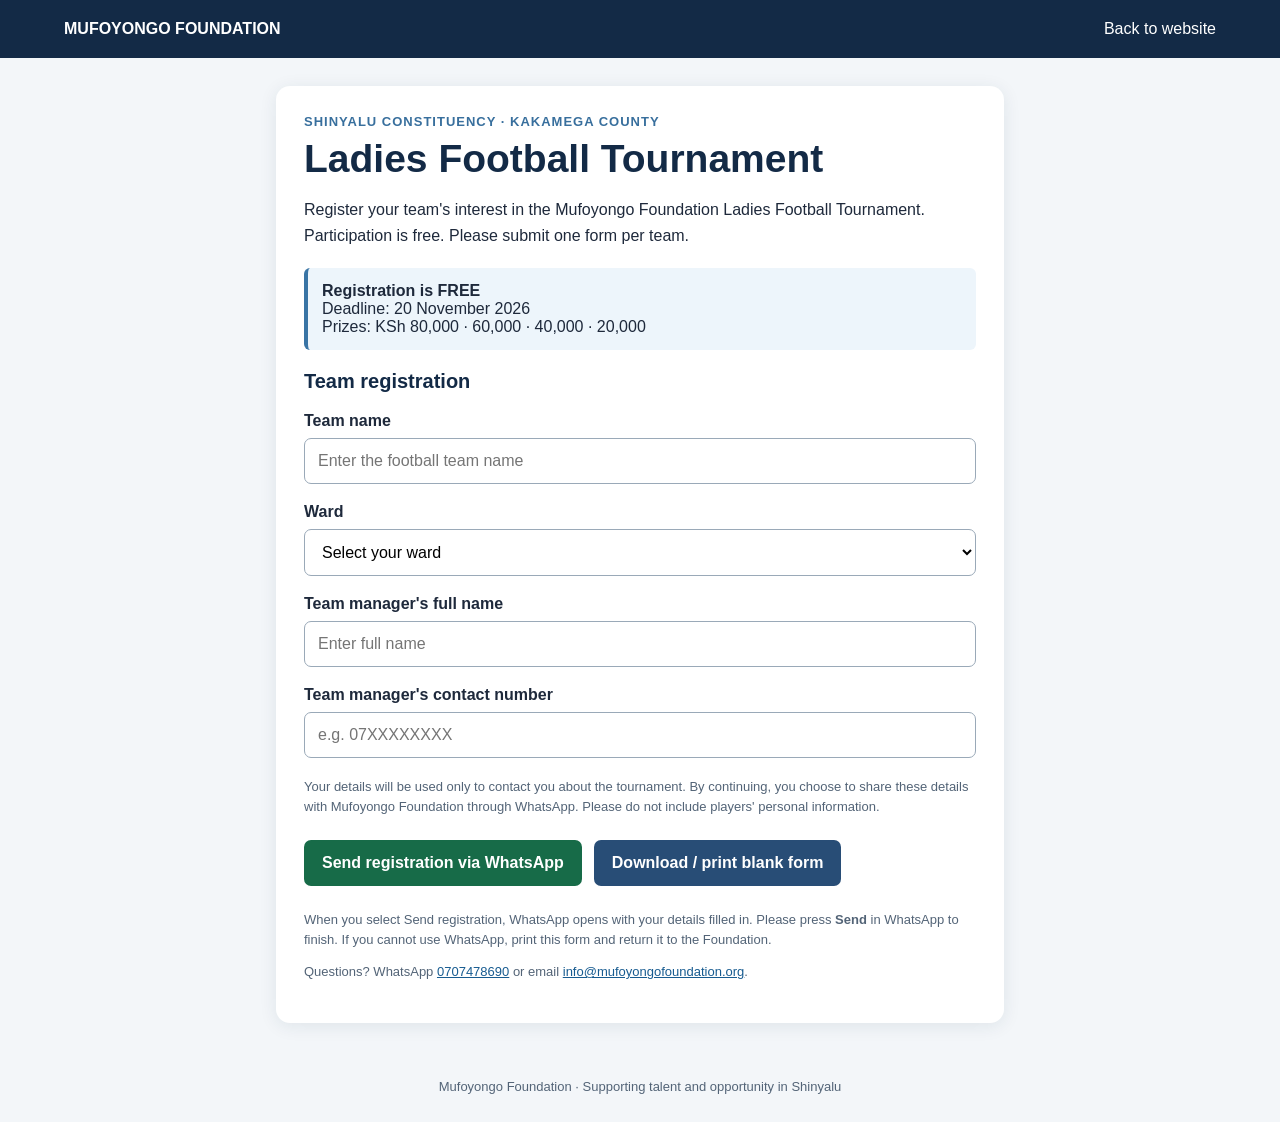
==== register.html @ 9b7eb26b "Add ladies tournament registration page with WhatsApp submission and printable form" ====
<!doctype html>
<html lang="en"><head><meta charset="utf-8"><meta name="viewport" content="width=device-width,initial-scale=1">
<title>Ladies Football Tournament Registration | Mufoyongo Foundation</title>
<meta name="description" content="Register your Shinyalu women's football team for the Mufoyongo Foundation Ladies Football Tournament. Free registration closes 20 November 2026.">
<style>
:root{font-family:Arial,Helvetica,sans-serif;color:#1e293b;background:#f3f6f9}*{box-sizing:border-box}body{margin:0}header{background:#132a46;color:white;padding:20px 5%;display:flex;justify-content:space-between;gap:16px;align-items:center}header a{color:white;text-decoration:none}.wrap{max-width:760px;margin:28px auto;padding:0 16px}.panel{background:white;border-radius:14px;padding:28px;box-shadow:0 3px 18px #1b355017}h1{font-size:clamp(26px,5vw,39px);margin:8px 0 12px;color:#132a46}h2{font-size:20px;color:#132a46}.eyebrow{font-weight:700;letter-spacing:1px;color:#386f9d;font-size:13px}.intro{line-height:1.6}.info{padding:14px;background:#edf5fb;border-left:4px solid #3974a5;border-radius:6px;margin:20px 0}.field{margin:19px 0}label{display:block;font-weight:700;margin-bottom:8px}input,select{width:100%;padding:13px;border:1px solid #9aa9b8;border-radius:7px;font-size:16px;background:white}.hint{font-size:13px;color:#516171;margin-top:6px}.btn{display:inline-block;border:0;border-radius:7px;padding:14px 18px;background:#176b48;color:white;font-size:16px;font-weight:700;cursor:pointer;text-decoration:none}.secondary{background:#284d76}.actions{display:flex;flex-wrap:wrap;gap:12px;margin:24px 0}.small{font-size:13px;color:#536477;line-height:1.5}.print-only{display:none}footer{text-align:center;padding:28px;color:#536477;font-size:13px}a{color:#175b90}@media print{header,.actions,.online-only,footer{display:none!important}body{background:white}.wrap{margin:0;max-width:none}.panel{box-shadow:none;padding:0}.print-only{display:block}.field input,.field select{border:0;border-bottom:1px solid black;border-radius:0}.info{border:1px solid black;background:white}}
</style></head><body><header><strong>MUFOYONGO FOUNDATION</strong><a href="/">Back to website</a></header>
<main class="wrap"><div class="panel"><div class="eyebrow">SHINYALU CONSTITUENCY · KAKAMEGA COUNTY</div>
<h1>Ladies Football Tournament</h1><p class="intro">Register your team's interest in the Mufoyongo Foundation Ladies Football Tournament. Participation is free. Please submit one form per team.</p>
<div class="info"><strong>Registration is FREE</strong><br>Deadline: 20 November 2026<br>Prizes: KSh 80,000 · 60,000 · 40,000 · 20,000</div>
<h2>Team registration</h2><form id="registration">
<div class="field"><label for="team">Team name</label><input id="team" name="team" required maxlength="120" placeholder="Enter the football team name"></div>
<div class="field"><label for="ward">Ward</label><select id="ward" name="ward" required><option value="">Select your ward</option><option>Isukha Central</option><option>Isukha East</option><option>Isukha North</option><option>Isukha South</option><option>Isukha West</option><option>Murhanda</option></select></div>
<div class="field"><label for="manager">Team manager's full name</label><input id="manager" name="manager" required maxlength="120" placeholder="Enter full name"></div>
<div class="field"><label for="phone">Team manager's contact number</label><input id="phone" name="phone" type="tel" required maxlength="20" pattern="[+0-9 ()-]{9,20}" placeholder="e.g. 07XXXXXXXX"></div>
<p class="small">Your details will be used only to contact you about the tournament. By continuing, you choose to share these details with Mufoyongo Foundation through WhatsApp. Please do not include players' personal information.</p>
<div class="actions online-only"><button class="btn" type="submit">Send registration via WhatsApp</button><button class="btn secondary" type="button" onclick="window.print()">Download / print blank form</button></div>
</form><p class="small online-only">When you select Send registration, WhatsApp opens with your details filled in. Please press <strong>Send</strong> in WhatsApp to finish. If you cannot use WhatsApp, print this form and return it to the Foundation.</p>
<p class="print-only">Completed by: ________________________ Date: ________________</p>
<p class="small">Questions? WhatsApp <a href="https://wa.me/254707478690">0707478690</a> or email <a href="mailto:info@mufoyongofoundation.org">info@mufoyongofoundation.org</a>.</p></div></main>
<footer>Mufoyongo Foundation · Supporting talent and opportunity in Shinyalu</footer>
<script>document.getElementById('registration').addEventListener('submit',function(e){e.preventDefault();if(!this.reportValidity())return;const val=id=>document.getElementById(id).value.trim();const msg='MUFOYONGO FOUNDATION LADIES FOOTBALL TOURNAMENT — TEAM REGISTRATION\n\nTeam name: '+val('team')+'\nWard: '+val('ward')+'\nTeam manager: '+val('manager')+'\nContact number: '+val('phone')+'\n\nRegistration interest submitted by team manager.';window.location.href='https://wa.me/254707478690?text='+encodeURIComponent(msg)});</script>
</body></html>
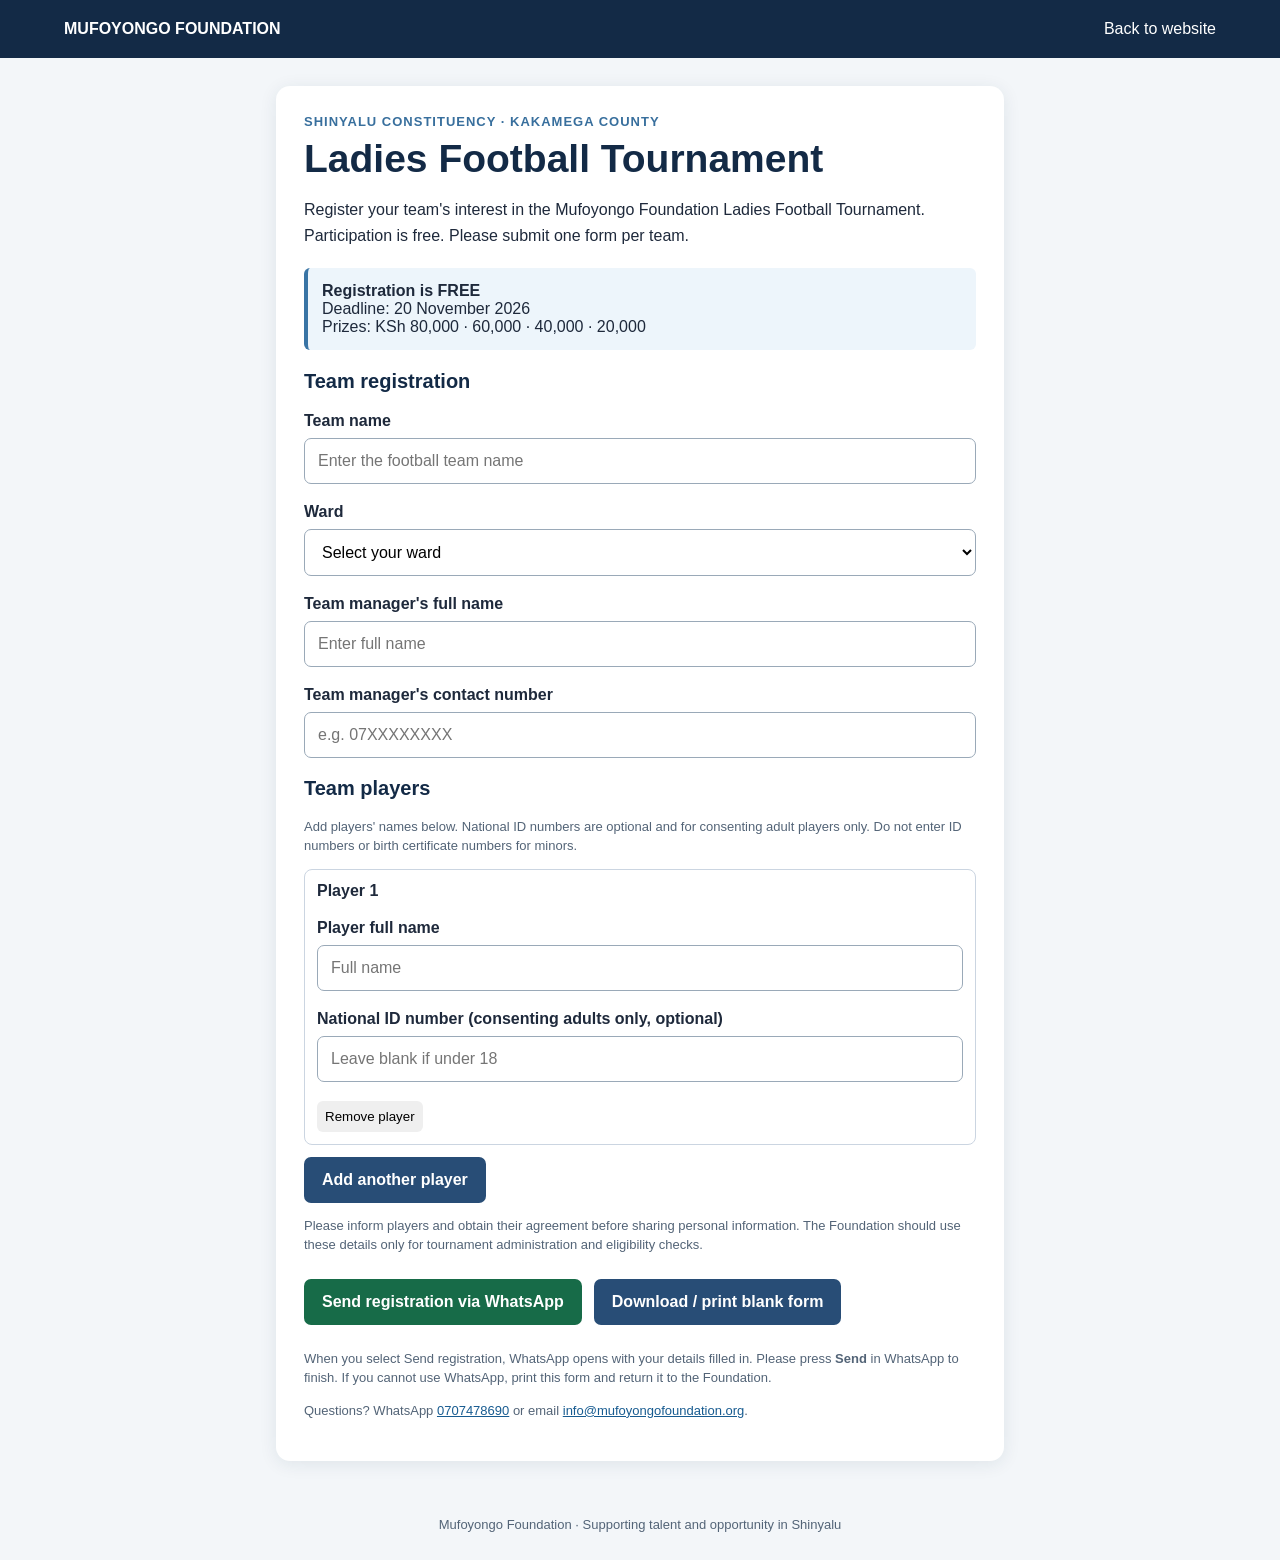
==== commit d4bb63ac: "Add expandable player roster and optional adult identification to tournament form" ====
--- a/register.html
+++ b/register.html
@@ -4,7 +4,7 @@
 <meta name="description" content="Register your Shinyalu women's football team for the Mufoyongo Foundation Ladies Football Tournament. Free registration closes 20 November 2026.">
 <style>
 :root{font-family:Arial,Helvetica,sans-serif;color:#1e293b;background:#f3f6f9}*{box-sizing:border-box}body{margin:0}header{background:#132a46;color:white;padding:20px 5%;display:flex;justify-content:space-between;gap:16px;align-items:center}header a{color:white;text-decoration:none}.wrap{max-width:760px;margin:28px auto;padding:0 16px}.panel{background:white;border-radius:14px;padding:28px;box-shadow:0 3px 18px #1b355017}h1{font-size:clamp(26px,5vw,39px);margin:8px 0 12px;color:#132a46}h2{font-size:20px;color:#132a46}.eyebrow{font-weight:700;letter-spacing:1px;color:#386f9d;font-size:13px}.intro{line-height:1.6}.info{padding:14px;background:#edf5fb;border-left:4px solid #3974a5;border-radius:6px;margin:20px 0}.field{margin:19px 0}label{display:block;font-weight:700;margin-bottom:8px}input,select{width:100%;padding:13px;border:1px solid #9aa9b8;border-radius:7px;font-size:16px;background:white}.hint{font-size:13px;color:#516171;margin-top:6px}.btn{display:inline-block;border:0;border-radius:7px;padding:14px 18px;background:#176b48;color:white;font-size:16px;font-weight:700;cursor:pointer;text-decoration:none}.secondary{background:#284d76}.actions{display:flex;flex-wrap:wrap;gap:12px;margin:24px 0}.small{font-size:13px;color:#536477;line-height:1.5}.print-only{display:none}footer{text-align:center;padding:28px;color:#536477;font-size:13px}a{color:#175b90}@media print{header,.actions,.online-only,footer{display:none!important}body{background:white}.wrap{margin:0;max-width:none}.panel{box-shadow:none;padding:0}.print-only{display:block}.field input,.field select{border:0;border-bottom:1px solid black;border-radius:0}.info{border:1px solid black;background:white}}
-</style></head><body><header><strong>MUFOYONGO FOUNDATION</strong><a href="/">Back to website</a></header>
+.player-row{border:1px solid #cbd5e1;border-radius:8px;padding:12px;margin:12px 0}.remove{padding:8px;border:0;border-radius:6px}.print-table{width:100%;border-collapse:collapse}.print-table td,.print-table th{border:1px solid #555;padding:8px}@media screen{.print-table{display:none}}@media print{#players,.add-player{display:none!important}}</style></head><body><header><strong>MUFOYONGO FOUNDATION</strong><a href="/">Back to website</a></header>
 <main class="wrap"><div class="panel"><div class="eyebrow">SHINYALU CONSTITUENCY · KAKAMEGA COUNTY</div>
 <h1>Ladies Football Tournament</h1><p class="intro">Register your team's interest in the Mufoyongo Foundation Ladies Football Tournament. Participation is free. Please submit one form per team.</p>
 <div class="info"><strong>Registration is FREE</strong><br>Deadline: 20 November 2026<br>Prizes: KSh 80,000 · 60,000 · 40,000 · 20,000</div>
@@ -13,11 +13,17 @@
 <div class="field"><label for="ward">Ward</label><select id="ward" name="ward" required><option value="">Select your ward</option><option>Isukha Central</option><option>Isukha East</option><option>Isukha North</option><option>Isukha South</option><option>Isukha West</option><option>Murhanda</option></select></div>
 <div class="field"><label for="manager">Team manager's full name</label><input id="manager" name="manager" required maxlength="120" placeholder="Enter full name"></div>
 <div class="field"><label for="phone">Team manager's contact number</label><input id="phone" name="phone" type="tel" required maxlength="20" pattern="[+0-9 ()-]{9,20}" placeholder="e.g. 07XXXXXXXX"></div>
-<p class="small">Your details will be used only to contact you about the tournament. By continuing, you choose to share these details with Mufoyongo Foundation through WhatsApp. Please do not include players' personal information.</p>
+<h2>Team players</h2><p class="small">Add players' names below. National ID numbers are optional and for consenting adult players only. Do not enter ID numbers or birth certificate numbers for minors.</p><div id="players" class="online-only"></div><button type="button" class="btn secondary add-player online-only" id="add-player">Add another player</button><table class="print-table"><thead><tr><th>No.</th><th>Player full name</th><th>Adult ID (optional)</th></tr></thead><tbody><tr><td>1</td><td>&nbsp;</td><td>&nbsp;</td></tr><tr><td>2</td><td>&nbsp;</td><td>&nbsp;</td></tr><tr><td>3</td><td>&nbsp;</td><td>&nbsp;</td></tr><tr><td>4</td><td>&nbsp;</td><td>&nbsp;</td></tr><tr><td>5</td><td>&nbsp;</td><td>&nbsp;</td></tr><tr><td>6</td><td>&nbsp;</td><td>&nbsp;</td></tr><tr><td>7</td><td>&nbsp;</td><td>&nbsp;</td></tr><tr><td>8</td><td>&nbsp;</td><td>&nbsp;</td></tr><tr><td>9</td><td>&nbsp;</td><td>&nbsp;</td></tr><tr><td>10</td><td>&nbsp;</td><td>&nbsp;</td></tr><tr><td>11</td><td>&nbsp;</td><td>&nbsp;</td></tr><tr><td>12</td><td>&nbsp;</td><td>&nbsp;</td></tr><tr><td>13</td><td>&nbsp;</td><td>&nbsp;</td></tr><tr><td>14</td><td>&nbsp;</td><td>&nbsp;</td></tr><tr><td>15</td><td>&nbsp;</td><td>&nbsp;</td></tr><tr><td>16</td><td>&nbsp;</td><td>&nbsp;</td></tr><tr><td>17</td><td>&nbsp;</td><td>&nbsp;</td></tr><tr><td>18</td><td>&nbsp;</td><td>&nbsp;</td></tr><tr><td>19</td><td>&nbsp;</td><td>&nbsp;</td></tr><tr><td>20</td><td>&nbsp;</td><td>&nbsp;</td></tr></tbody></table><p class="small">Please inform players and obtain their agreement before sharing personal information. The Foundation should use these details only for tournament administration and eligibility checks.</p>
 <div class="actions online-only"><button class="btn" type="submit">Send registration via WhatsApp</button><button class="btn secondary" type="button" onclick="window.print()">Download / print blank form</button></div>
 </form><p class="small online-only">When you select Send registration, WhatsApp opens with your details filled in. Please press <strong>Send</strong> in WhatsApp to finish. If you cannot use WhatsApp, print this form and return it to the Foundation.</p>
 <p class="print-only">Completed by: ________________________ Date: ________________</p>
 <p class="small">Questions? WhatsApp <a href="https://wa.me/254707478690">0707478690</a> or email <a href="mailto:info@mufoyongofoundation.org">info@mufoyongofoundation.org</a>.</p></div></main>
 <footer>Mufoyongo Foundation · Supporting talent and opportunity in Shinyalu</footer>
-<script>document.getElementById('registration').addEventListener('submit',function(e){e.preventDefault();if(!this.reportValidity())return;const val=id=>document.getElementById(id).value.trim();const msg='MUFOYONGO FOUNDATION LADIES FOOTBALL TOURNAMENT — TEAM REGISTRATION\n\nTeam name: '+val('team')+'\nWard: '+val('ward')+'\nTeam manager: '+val('manager')+'\nContact number: '+val('phone')+'\n\nRegistration interest submitted by team manager.';window.location.href='https://wa.me/254707478690?text='+encodeURIComponent(msg)});</script>
+<script>
+const container=document.getElementById('players');
+function addPlayer(){const row=document.createElement('div');row.className='player-row';row.innerHTML='<strong>Player</strong><div class="field"><label>Player full name</label><input class="player-name" maxlength="120" required placeholder="Full name"></div><div class="field"><label>National ID number (consenting adults only, optional)</label><input class="player-id" maxlength="20" inputmode="numeric" placeholder="Leave blank if under 18"></div><button type="button" class="remove">Remove player</button>';row.querySelector('.remove').onclick=()=>{row.remove();renumber()};container.appendChild(row);renumber()}
+function renumber(){[...container.children].forEach((r,i)=>r.querySelector('strong').textContent='Player '+(i+1))}
+document.getElementById('add-player').onclick=addPlayer;addPlayer();
+document.getElementById('registration').addEventListener('submit',function(e){e.preventDefault();if(!this.reportValidity())return;const val=id=>document.getElementById(id).value.trim();const players=[...container.querySelectorAll('.player-row')].map((r,i)=>(i+1)+'. '+r.querySelector('.player-name').value.trim()+(r.querySelector('.player-id').value.trim()?' | Adult ID: '+r.querySelector('.player-id').value.trim():''));const msg='MUFOYONGO FOUNDATION LADIES FOOTBALL TOURNAMENT — TEAM REGISTRATION\n\nTeam name: '+val('team')+'\nWard: '+val('ward')+'\nTeam manager: '+val('manager')+'\nContact number: '+val('phone')+'\n\nPLAYERS\n'+players.join('\n')+'\n\nTeam manager confirms players were informed and consent to sharing their details.';window.location.href='https://wa.me/254707478690?text='+encodeURIComponent(msg)});
+</script>
 </body></html>
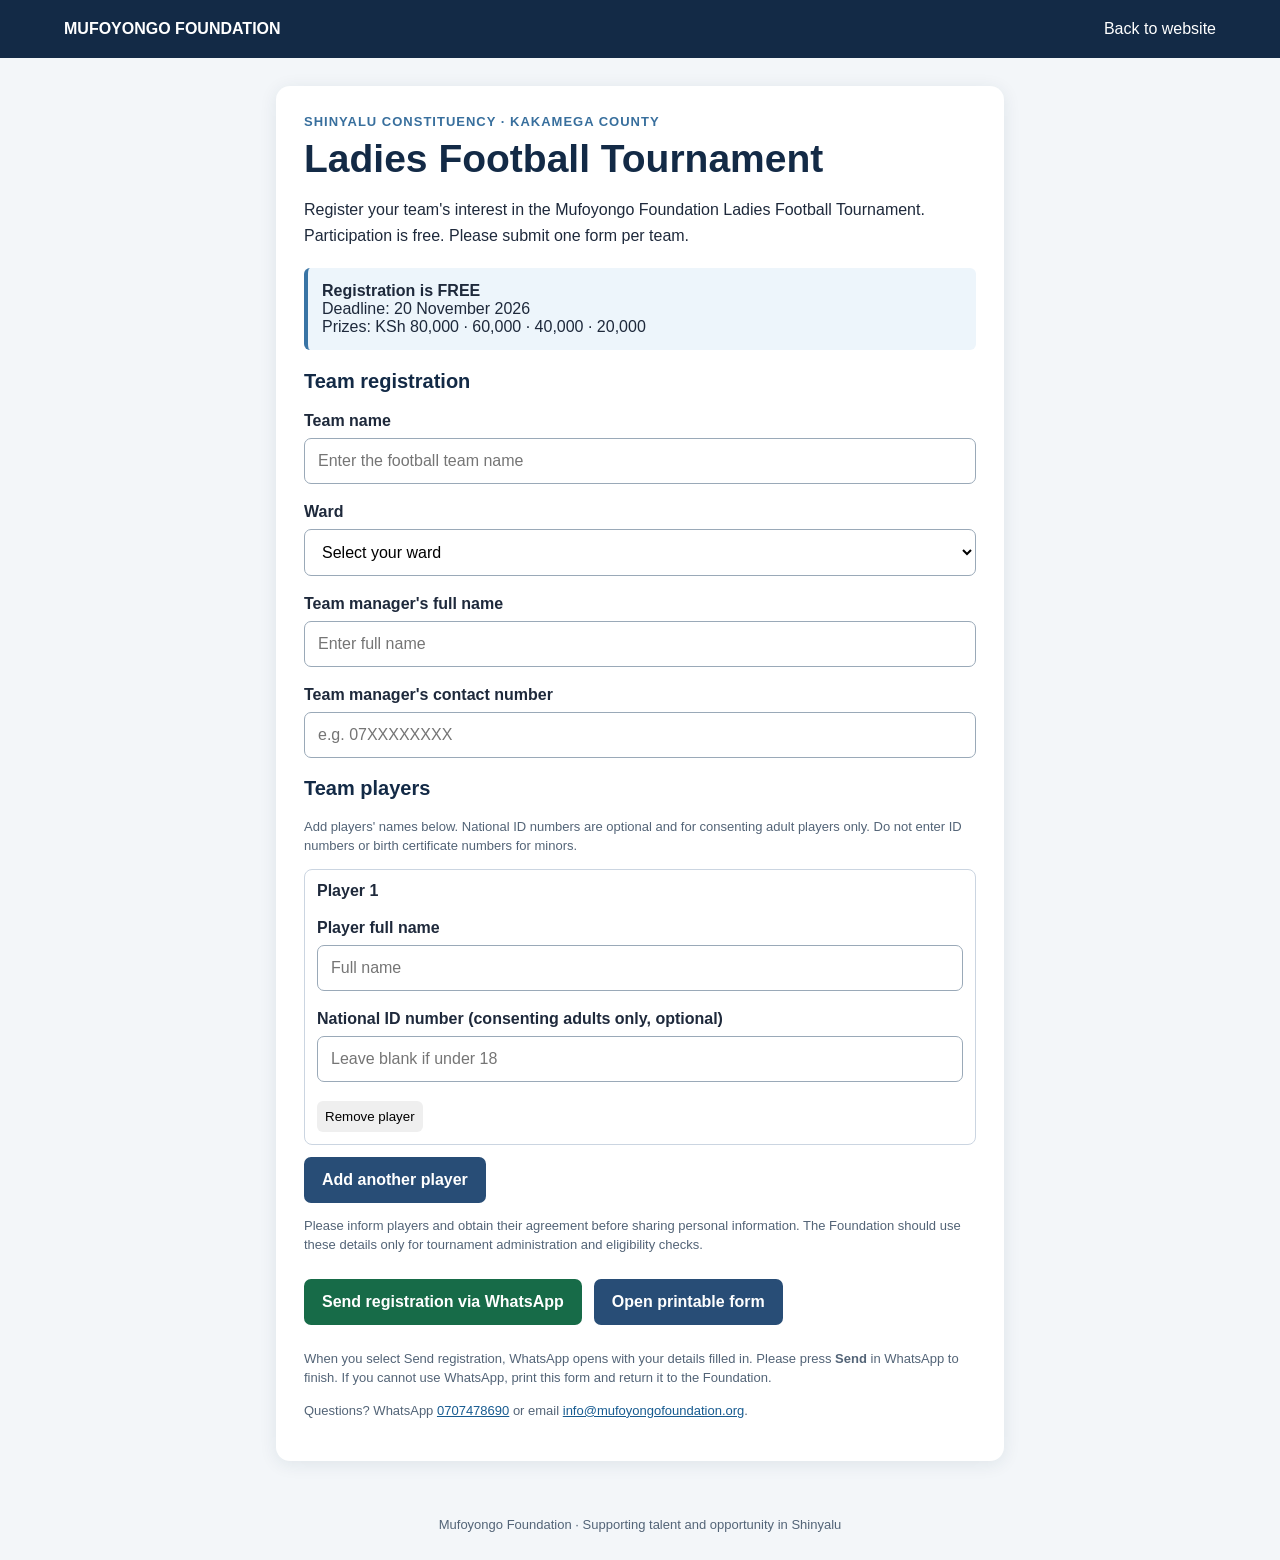
==== commit 308ae4f2: "Fix printable form button to open standalone printable page" ====
--- a/register.html
+++ b/register.html
@@ -14,7 +14,7 @@
 <div class="field"><label for="manager">Team manager's full name</label><input id="manager" name="manager" required maxlength="120" placeholder="Enter full name"></div>
 <div class="field"><label for="phone">Team manager's contact number</label><input id="phone" name="phone" type="tel" required maxlength="20" pattern="[+0-9 ()-]{9,20}" placeholder="e.g. 07XXXXXXXX"></div>
 <h2>Team players</h2><p class="small">Add players' names below. National ID numbers are optional and for consenting adult players only. Do not enter ID numbers or birth certificate numbers for minors.</p><div id="players" class="online-only"></div><button type="button" class="btn secondary add-player online-only" id="add-player">Add another player</button><table class="print-table"><thead><tr><th>No.</th><th>Player full name</th><th>Adult ID (optional)</th></tr></thead><tbody><tr><td>1</td><td>&nbsp;</td><td>&nbsp;</td></tr><tr><td>2</td><td>&nbsp;</td><td>&nbsp;</td></tr><tr><td>3</td><td>&nbsp;</td><td>&nbsp;</td></tr><tr><td>4</td><td>&nbsp;</td><td>&nbsp;</td></tr><tr><td>5</td><td>&nbsp;</td><td>&nbsp;</td></tr><tr><td>6</td><td>&nbsp;</td><td>&nbsp;</td></tr><tr><td>7</td><td>&nbsp;</td><td>&nbsp;</td></tr><tr><td>8</td><td>&nbsp;</td><td>&nbsp;</td></tr><tr><td>9</td><td>&nbsp;</td><td>&nbsp;</td></tr><tr><td>10</td><td>&nbsp;</td><td>&nbsp;</td></tr><tr><td>11</td><td>&nbsp;</td><td>&nbsp;</td></tr><tr><td>12</td><td>&nbsp;</td><td>&nbsp;</td></tr><tr><td>13</td><td>&nbsp;</td><td>&nbsp;</td></tr><tr><td>14</td><td>&nbsp;</td><td>&nbsp;</td></tr><tr><td>15</td><td>&nbsp;</td><td>&nbsp;</td></tr><tr><td>16</td><td>&nbsp;</td><td>&nbsp;</td></tr><tr><td>17</td><td>&nbsp;</td><td>&nbsp;</td></tr><tr><td>18</td><td>&nbsp;</td><td>&nbsp;</td></tr><tr><td>19</td><td>&nbsp;</td><td>&nbsp;</td></tr><tr><td>20</td><td>&nbsp;</td><td>&nbsp;</td></tr></tbody></table><p class="small">Please inform players and obtain their agreement before sharing personal information. The Foundation should use these details only for tournament administration and eligibility checks.</p>
-<div class="actions online-only"><button class="btn" type="submit">Send registration via WhatsApp</button><button class="btn secondary" type="button" onclick="window.print()">Download / print blank form</button></div>
+<div class="actions online-only"><button class="btn" type="submit">Send registration via WhatsApp</button><a class="btn secondary" href="print-registration.html" target="_blank" rel="noopener">Open printable form</a></div>
 </form><p class="small online-only">When you select Send registration, WhatsApp opens with your details filled in. Please press <strong>Send</strong> in WhatsApp to finish. If you cannot use WhatsApp, print this form and return it to the Foundation.</p>
 <p class="print-only">Completed by: ________________________ Date: ________________</p>
 <p class="small">Questions? WhatsApp <a href="https://wa.me/254707478690">0707478690</a> or email <a href="mailto:info@mufoyongofoundation.org">info@mufoyongofoundation.org</a>.</p></div></main>
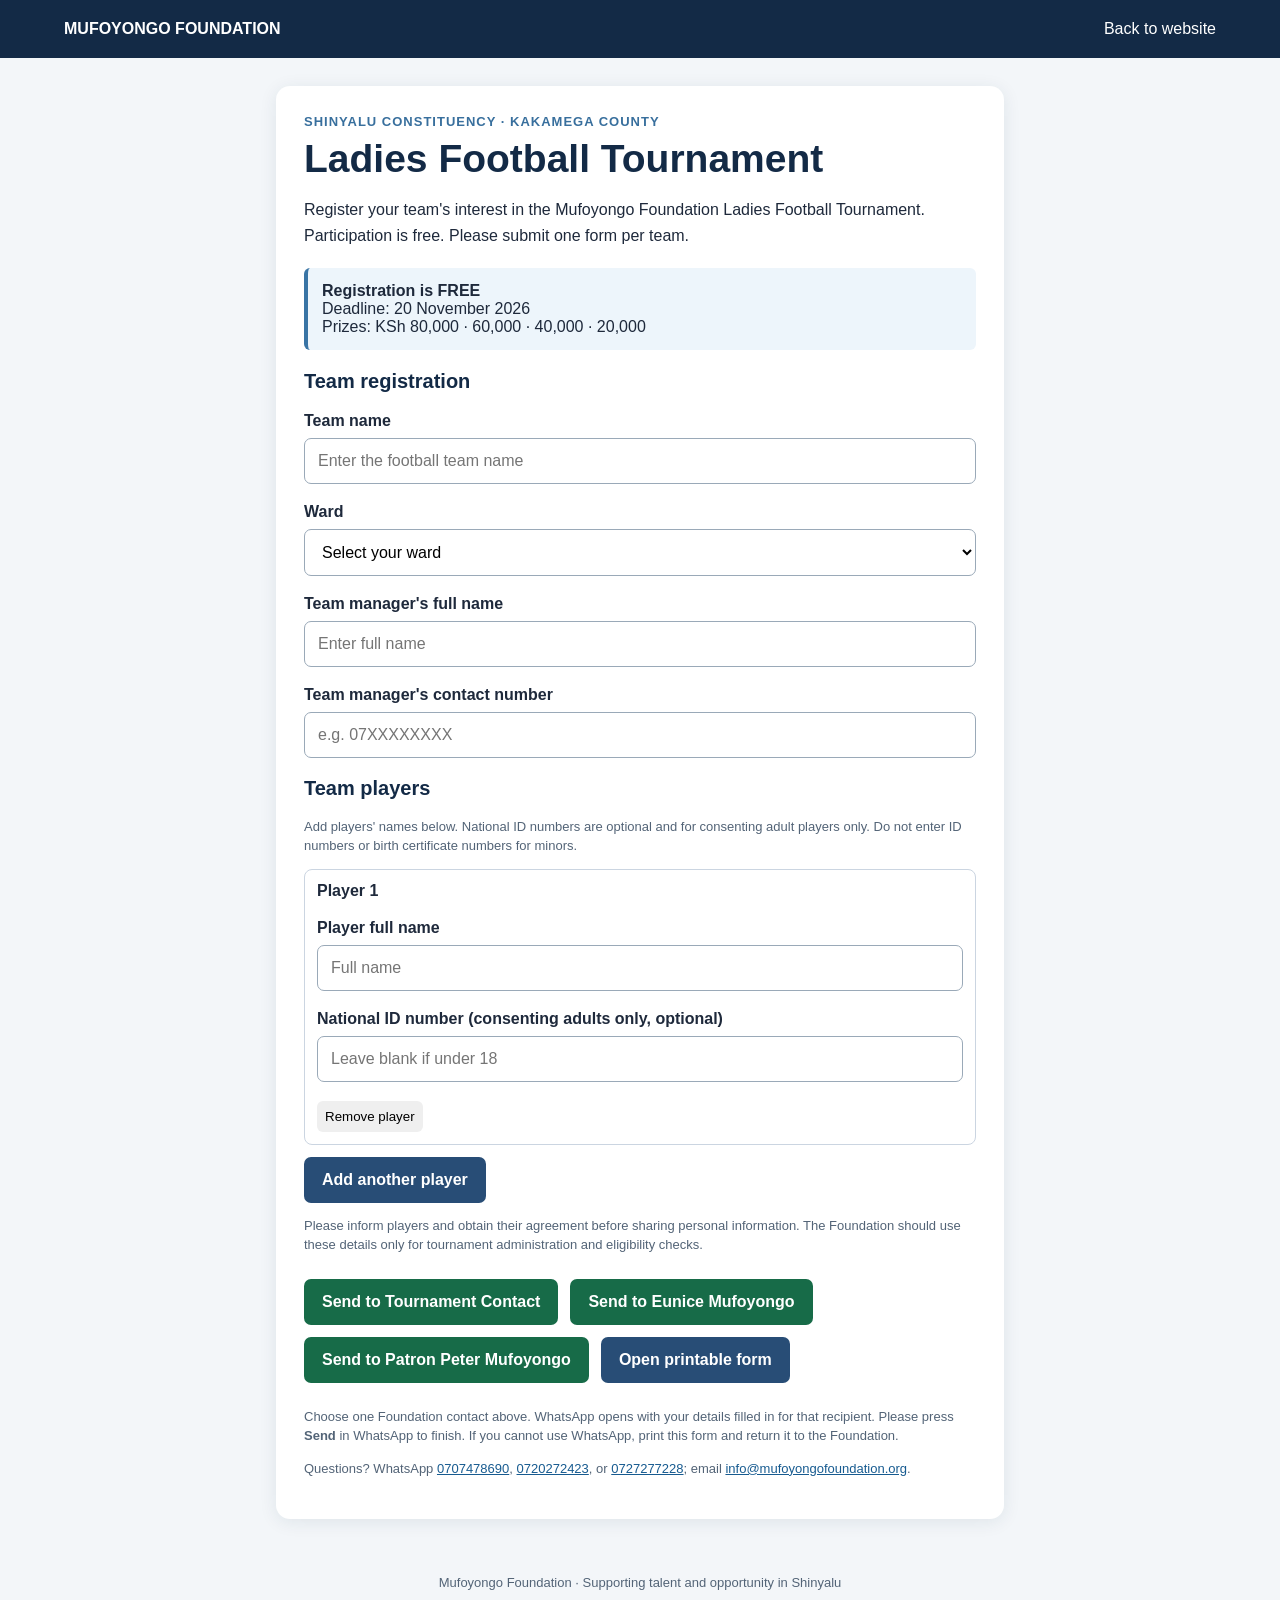
==== commit 3ec2c549: "Offer three Foundation WhatsApp recipients for football registrations" ====
--- a/register.html
+++ b/register.html
@@ -14,16 +14,16 @@
 <div class="field"><label for="manager">Team manager's full name</label><input id="manager" name="manager" required maxlength="120" placeholder="Enter full name"></div>
 <div class="field"><label for="phone">Team manager's contact number</label><input id="phone" name="phone" type="tel" required maxlength="20" pattern="[+0-9 ()-]{9,20}" placeholder="e.g. 07XXXXXXXX"></div>
 <h2>Team players</h2><p class="small">Add players' names below. National ID numbers are optional and for consenting adult players only. Do not enter ID numbers or birth certificate numbers for minors.</p><div id="players" class="online-only"></div><button type="button" class="btn secondary add-player online-only" id="add-player">Add another player</button><table class="print-table"><thead><tr><th>No.</th><th>Player full name</th><th>Adult ID (optional)</th></tr></thead><tbody><tr><td>1</td><td>&nbsp;</td><td>&nbsp;</td></tr><tr><td>2</td><td>&nbsp;</td><td>&nbsp;</td></tr><tr><td>3</td><td>&nbsp;</td><td>&nbsp;</td></tr><tr><td>4</td><td>&nbsp;</td><td>&nbsp;</td></tr><tr><td>5</td><td>&nbsp;</td><td>&nbsp;</td></tr><tr><td>6</td><td>&nbsp;</td><td>&nbsp;</td></tr><tr><td>7</td><td>&nbsp;</td><td>&nbsp;</td></tr><tr><td>8</td><td>&nbsp;</td><td>&nbsp;</td></tr><tr><td>9</td><td>&nbsp;</td><td>&nbsp;</td></tr><tr><td>10</td><td>&nbsp;</td><td>&nbsp;</td></tr><tr><td>11</td><td>&nbsp;</td><td>&nbsp;</td></tr><tr><td>12</td><td>&nbsp;</td><td>&nbsp;</td></tr><tr><td>13</td><td>&nbsp;</td><td>&nbsp;</td></tr><tr><td>14</td><td>&nbsp;</td><td>&nbsp;</td></tr><tr><td>15</td><td>&nbsp;</td><td>&nbsp;</td></tr><tr><td>16</td><td>&nbsp;</td><td>&nbsp;</td></tr><tr><td>17</td><td>&nbsp;</td><td>&nbsp;</td></tr><tr><td>18</td><td>&nbsp;</td><td>&nbsp;</td></tr><tr><td>19</td><td>&nbsp;</td><td>&nbsp;</td></tr><tr><td>20</td><td>&nbsp;</td><td>&nbsp;</td></tr></tbody></table><p class="small">Please inform players and obtain their agreement before sharing personal information. The Foundation should use these details only for tournament administration and eligibility checks.</p>
-<div class="actions online-only"><button class="btn" type="submit">Send registration via WhatsApp</button><a class="btn secondary" href="print-registration.html" target="_blank" rel="noopener">Open printable form</a></div>
-</form><p class="small online-only">When you select Send registration, WhatsApp opens with your details filled in. Please press <strong>Send</strong> in WhatsApp to finish. If you cannot use WhatsApp, print this form and return it to the Foundation.</p>
+<div class="actions online-only"><button class="btn" type="submit" data-recipient="254707478690">Send to Tournament Contact</button><button class="btn" type="submit" data-recipient="254720272423">Send to Eunice Mufoyongo</button><button class="btn" type="submit" data-recipient="254727277228">Send to Patron Peter Mufoyongo</button><a class="btn secondary" href="print-registration.html" target="_blank" rel="noopener">Open printable form</a></div>
+</form><p class="small online-only">Choose one Foundation contact above. WhatsApp opens with your details filled in for that recipient. Please press <strong>Send</strong> in WhatsApp to finish. If you cannot use WhatsApp, print this form and return it to the Foundation.</p>
 <p class="print-only">Completed by: ________________________ Date: ________________</p>
-<p class="small">Questions? WhatsApp <a href="https://wa.me/254707478690">0707478690</a> or email <a href="mailto:info@mufoyongofoundation.org">info@mufoyongofoundation.org</a>.</p></div></main>
+<p class="small">Questions? WhatsApp <a href="https://wa.me/254707478690">0707478690</a>, <a href="https://wa.me/254720272423">0720272423</a>, or <a href="https://wa.me/254727277228">0727277228</a>; email <a href="mailto:info@mufoyongofoundation.org">info@mufoyongofoundation.org</a>.</p></div></main>
 <footer>Mufoyongo Foundation · Supporting talent and opportunity in Shinyalu</footer>
 <script>
 const container=document.getElementById('players');
 function addPlayer(){const row=document.createElement('div');row.className='player-row';row.innerHTML='<strong>Player</strong><div class="field"><label>Player full name</label><input class="player-name" maxlength="120" required placeholder="Full name"></div><div class="field"><label>National ID number (consenting adults only, optional)</label><input class="player-id" maxlength="20" inputmode="numeric" placeholder="Leave blank if under 18"></div><button type="button" class="remove">Remove player</button>';row.querySelector('.remove').onclick=()=>{row.remove();renumber()};container.appendChild(row);renumber()}
 function renumber(){[...container.children].forEach((r,i)=>r.querySelector('strong').textContent='Player '+(i+1))}
 document.getElementById('add-player').onclick=addPlayer;addPlayer();
-document.getElementById('registration').addEventListener('submit',function(e){e.preventDefault();if(!this.reportValidity())return;const val=id=>document.getElementById(id).value.trim();const players=[...container.querySelectorAll('.player-row')].map((r,i)=>(i+1)+'. '+r.querySelector('.player-name').value.trim()+(r.querySelector('.player-id').value.trim()?' | Adult ID: '+r.querySelector('.player-id').value.trim():''));const msg='MUFOYONGO FOUNDATION LADIES FOOTBALL TOURNAMENT — TEAM REGISTRATION\n\nTeam name: '+val('team')+'\nWard: '+val('ward')+'\nTeam manager: '+val('manager')+'\nContact number: '+val('phone')+'\n\nPLAYERS\n'+players.join('\n')+'\n\nTeam manager confirms players were informed and consent to sharing their details.';window.location.href='https://wa.me/254707478690?text='+encodeURIComponent(msg)});
+document.getElementById('registration').addEventListener('submit',function(e){e.preventDefault();if(!this.reportValidity())return;const val=id=>document.getElementById(id).value.trim();const players=[...container.querySelectorAll('.player-row')].map((r,i)=>(i+1)+'. '+r.querySelector('.player-name').value.trim()+(r.querySelector('.player-id').value.trim()?' | Adult ID: '+r.querySelector('.player-id').value.trim():''));const msg='MUFOYONGO FOUNDATION LADIES FOOTBALL TOURNAMENT — TEAM REGISTRATION\n\nTeam name: '+val('team')+'\nWard: '+val('ward')+'\nTeam manager: '+val('manager')+'\nContact number: '+val('phone')+'\n\nPLAYERS\n'+players.join('\n')+'\n\nTeam manager confirms players were informed and consent to sharing their details.';const recipient=e.submitter?.dataset.recipient||'254707478690';window.location.href='https://wa.me/'+recipient+'?text='+encodeURIComponent(msg)});
 </script>
 </body></html>
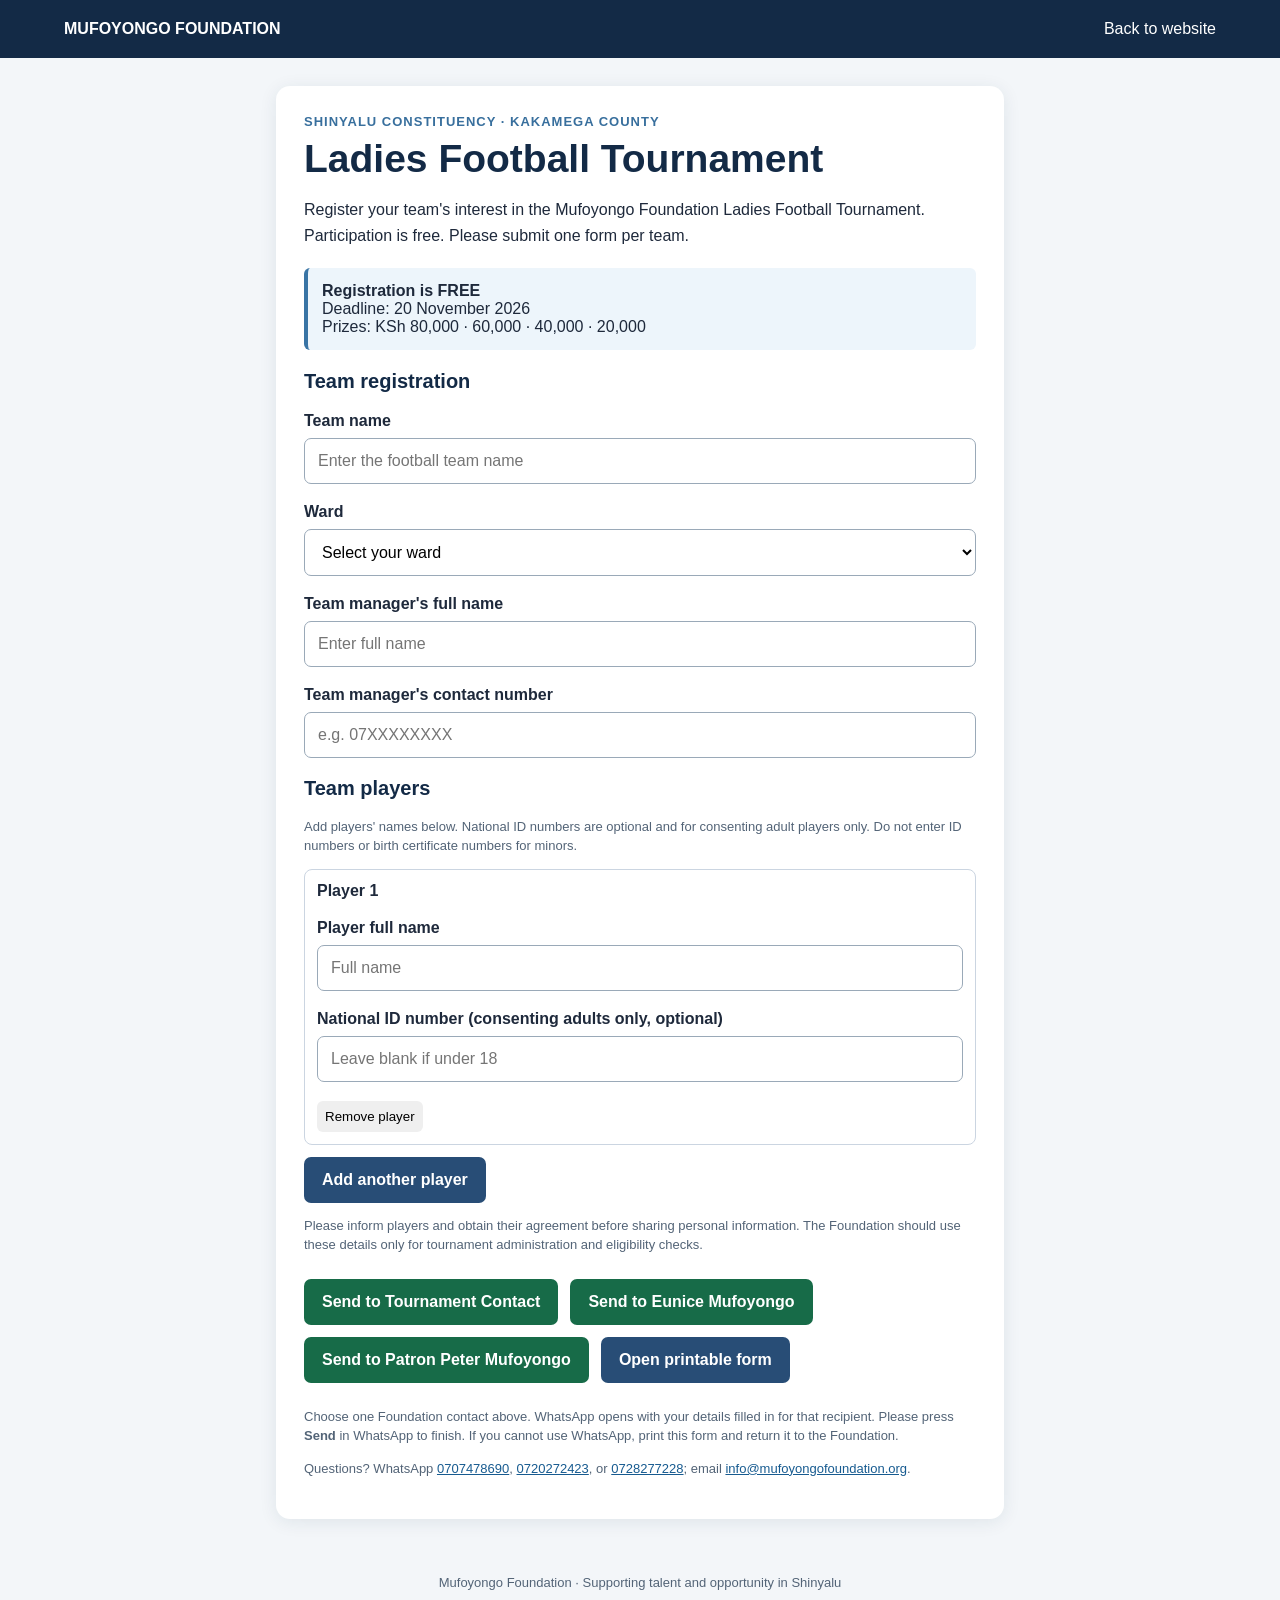
==== commit 2a0ed9ee: "Correct Patron Peter Mufoyongo WhatsApp contact number" ====
--- a/register.html
+++ b/register.html
@@ -14,10 +14,10 @@
 <div class="field"><label for="manager">Team manager's full name</label><input id="manager" name="manager" required maxlength="120" placeholder="Enter full name"></div>
 <div class="field"><label for="phone">Team manager's contact number</label><input id="phone" name="phone" type="tel" required maxlength="20" pattern="[+0-9 ()-]{9,20}" placeholder="e.g. 07XXXXXXXX"></div>
 <h2>Team players</h2><p class="small">Add players' names below. National ID numbers are optional and for consenting adult players only. Do not enter ID numbers or birth certificate numbers for minors.</p><div id="players" class="online-only"></div><button type="button" class="btn secondary add-player online-only" id="add-player">Add another player</button><table class="print-table"><thead><tr><th>No.</th><th>Player full name</th><th>Adult ID (optional)</th></tr></thead><tbody><tr><td>1</td><td>&nbsp;</td><td>&nbsp;</td></tr><tr><td>2</td><td>&nbsp;</td><td>&nbsp;</td></tr><tr><td>3</td><td>&nbsp;</td><td>&nbsp;</td></tr><tr><td>4</td><td>&nbsp;</td><td>&nbsp;</td></tr><tr><td>5</td><td>&nbsp;</td><td>&nbsp;</td></tr><tr><td>6</td><td>&nbsp;</td><td>&nbsp;</td></tr><tr><td>7</td><td>&nbsp;</td><td>&nbsp;</td></tr><tr><td>8</td><td>&nbsp;</td><td>&nbsp;</td></tr><tr><td>9</td><td>&nbsp;</td><td>&nbsp;</td></tr><tr><td>10</td><td>&nbsp;</td><td>&nbsp;</td></tr><tr><td>11</td><td>&nbsp;</td><td>&nbsp;</td></tr><tr><td>12</td><td>&nbsp;</td><td>&nbsp;</td></tr><tr><td>13</td><td>&nbsp;</td><td>&nbsp;</td></tr><tr><td>14</td><td>&nbsp;</td><td>&nbsp;</td></tr><tr><td>15</td><td>&nbsp;</td><td>&nbsp;</td></tr><tr><td>16</td><td>&nbsp;</td><td>&nbsp;</td></tr><tr><td>17</td><td>&nbsp;</td><td>&nbsp;</td></tr><tr><td>18</td><td>&nbsp;</td><td>&nbsp;</td></tr><tr><td>19</td><td>&nbsp;</td><td>&nbsp;</td></tr><tr><td>20</td><td>&nbsp;</td><td>&nbsp;</td></tr></tbody></table><p class="small">Please inform players and obtain their agreement before sharing personal information. The Foundation should use these details only for tournament administration and eligibility checks.</p>
-<div class="actions online-only"><button class="btn" type="submit" data-recipient="254707478690">Send to Tournament Contact</button><button class="btn" type="submit" data-recipient="254720272423">Send to Eunice Mufoyongo</button><button class="btn" type="submit" data-recipient="254727277228">Send to Patron Peter Mufoyongo</button><a class="btn secondary" href="print-registration.html" target="_blank" rel="noopener">Open printable form</a></div>
+<div class="actions online-only"><button class="btn" type="submit" data-recipient="254707478690">Send to Tournament Contact</button><button class="btn" type="submit" data-recipient="254720272423">Send to Eunice Mufoyongo</button><button class="btn" type="submit" data-recipient="254728277228">Send to Patron Peter Mufoyongo</button><a class="btn secondary" href="print-registration.html" target="_blank" rel="noopener">Open printable form</a></div>
 </form><p class="small online-only">Choose one Foundation contact above. WhatsApp opens with your details filled in for that recipient. Please press <strong>Send</strong> in WhatsApp to finish. If you cannot use WhatsApp, print this form and return it to the Foundation.</p>
 <p class="print-only">Completed by: ________________________ Date: ________________</p>
-<p class="small">Questions? WhatsApp <a href="https://wa.me/254707478690">0707478690</a>, <a href="https://wa.me/254720272423">0720272423</a>, or <a href="https://wa.me/254727277228">0727277228</a>; email <a href="mailto:info@mufoyongofoundation.org">info@mufoyongofoundation.org</a>.</p></div></main>
+<p class="small">Questions? WhatsApp <a href="https://wa.me/254707478690">0707478690</a>, <a href="https://wa.me/254720272423">0720272423</a>, or <a href="https://wa.me/254728277228">0728277228</a>; email <a href="mailto:info@mufoyongofoundation.org">info@mufoyongofoundation.org</a>.</p></div></main>
 <footer>Mufoyongo Foundation · Supporting talent and opportunity in Shinyalu</footer>
 <script>
 const container=document.getElementById('players');
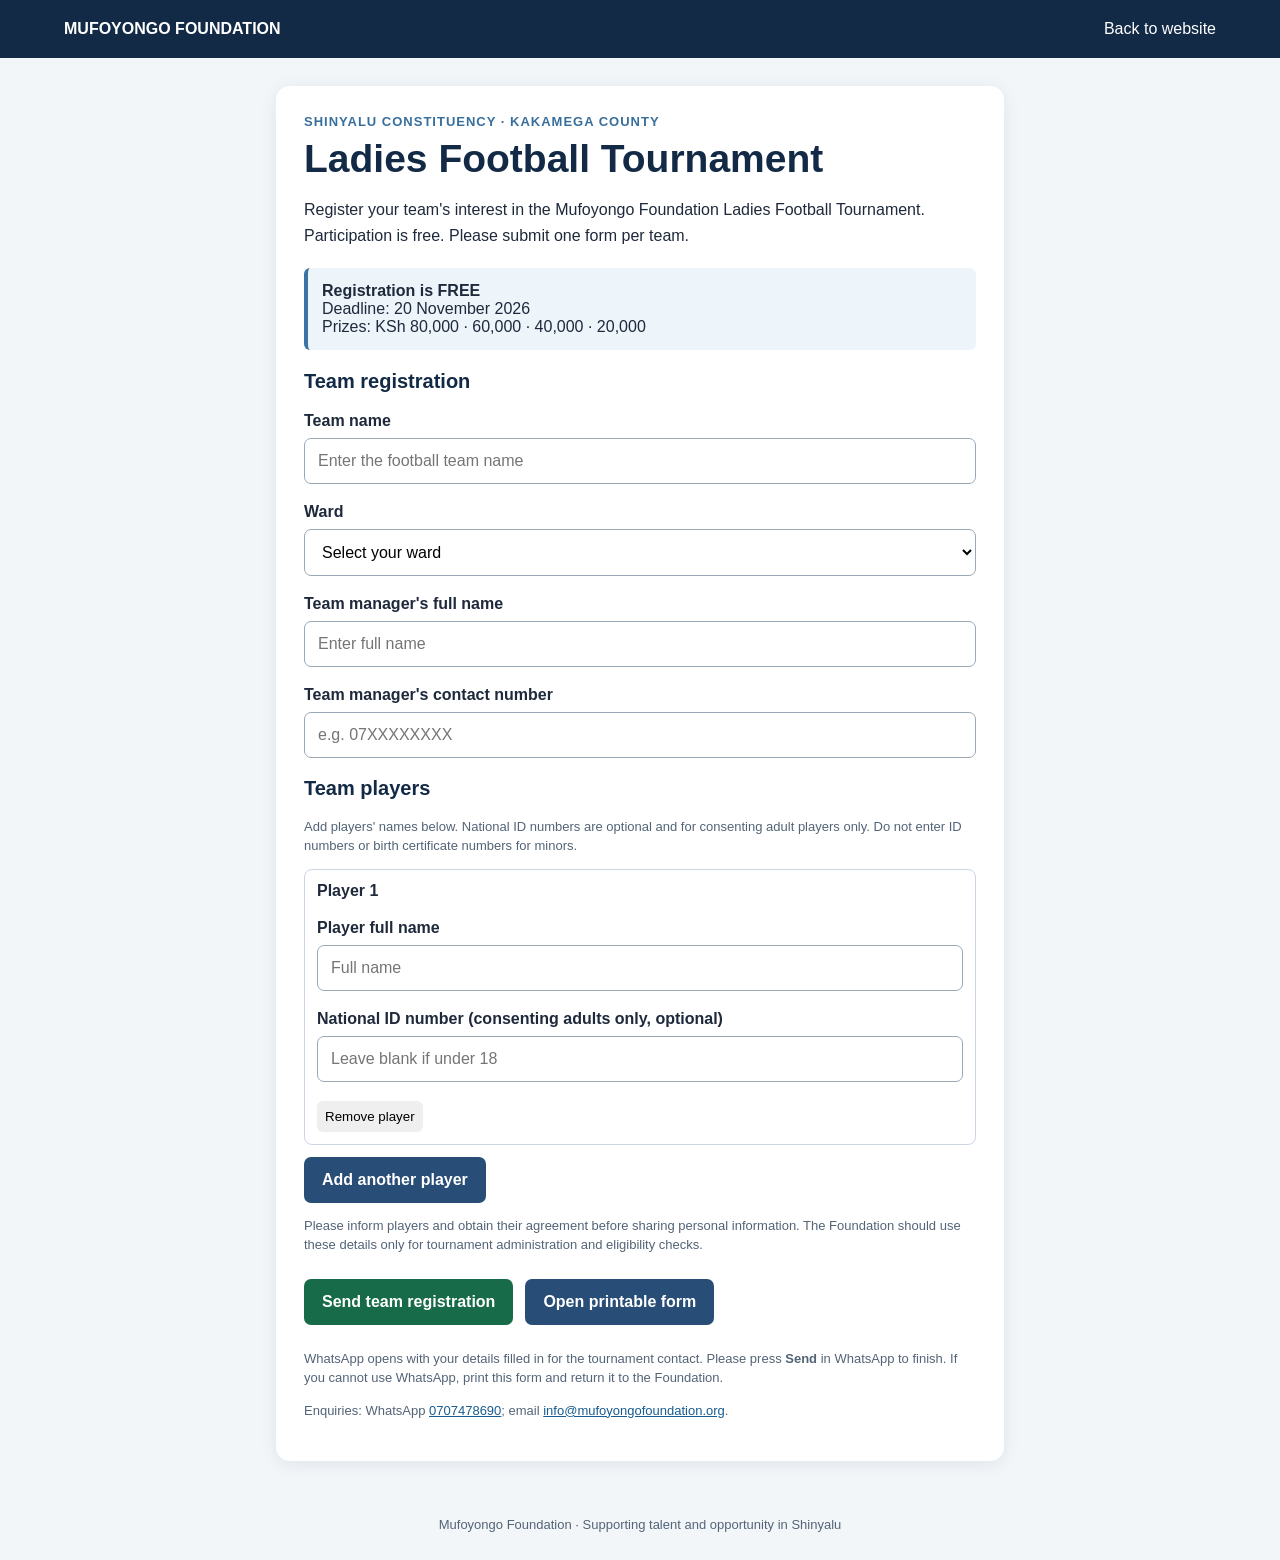
==== commit 782f2fdb: "Display one public enquiries number and simplify team registration submission" ====
--- a/register.html
+++ b/register.html
@@ -14,16 +14,16 @@
 <div class="field"><label for="manager">Team manager's full name</label><input id="manager" name="manager" required maxlength="120" placeholder="Enter full name"></div>
 <div class="field"><label for="phone">Team manager's contact number</label><input id="phone" name="phone" type="tel" required maxlength="20" pattern="[+0-9 ()-]{9,20}" placeholder="e.g. 07XXXXXXXX"></div>
 <h2>Team players</h2><p class="small">Add players' names below. National ID numbers are optional and for consenting adult players only. Do not enter ID numbers or birth certificate numbers for minors.</p><div id="players" class="online-only"></div><button type="button" class="btn secondary add-player online-only" id="add-player">Add another player</button><table class="print-table"><thead><tr><th>No.</th><th>Player full name</th><th>Adult ID (optional)</th></tr></thead><tbody><tr><td>1</td><td>&nbsp;</td><td>&nbsp;</td></tr><tr><td>2</td><td>&nbsp;</td><td>&nbsp;</td></tr><tr><td>3</td><td>&nbsp;</td><td>&nbsp;</td></tr><tr><td>4</td><td>&nbsp;</td><td>&nbsp;</td></tr><tr><td>5</td><td>&nbsp;</td><td>&nbsp;</td></tr><tr><td>6</td><td>&nbsp;</td><td>&nbsp;</td></tr><tr><td>7</td><td>&nbsp;</td><td>&nbsp;</td></tr><tr><td>8</td><td>&nbsp;</td><td>&nbsp;</td></tr><tr><td>9</td><td>&nbsp;</td><td>&nbsp;</td></tr><tr><td>10</td><td>&nbsp;</td><td>&nbsp;</td></tr><tr><td>11</td><td>&nbsp;</td><td>&nbsp;</td></tr><tr><td>12</td><td>&nbsp;</td><td>&nbsp;</td></tr><tr><td>13</td><td>&nbsp;</td><td>&nbsp;</td></tr><tr><td>14</td><td>&nbsp;</td><td>&nbsp;</td></tr><tr><td>15</td><td>&nbsp;</td><td>&nbsp;</td></tr><tr><td>16</td><td>&nbsp;</td><td>&nbsp;</td></tr><tr><td>17</td><td>&nbsp;</td><td>&nbsp;</td></tr><tr><td>18</td><td>&nbsp;</td><td>&nbsp;</td></tr><tr><td>19</td><td>&nbsp;</td><td>&nbsp;</td></tr><tr><td>20</td><td>&nbsp;</td><td>&nbsp;</td></tr></tbody></table><p class="small">Please inform players and obtain their agreement before sharing personal information. The Foundation should use these details only for tournament administration and eligibility checks.</p>
-<div class="actions online-only"><button class="btn" type="submit" data-recipient="254707478690">Send to Tournament Contact</button><button class="btn" type="submit" data-recipient="254720272423">Send to Eunice Mufoyongo</button><button class="btn" type="submit" data-recipient="254728277228">Send to Patron Peter Mufoyongo</button><a class="btn secondary" href="print-registration.html" target="_blank" rel="noopener">Open printable form</a></div>
-</form><p class="small online-only">Choose one Foundation contact above. WhatsApp opens with your details filled in for that recipient. Please press <strong>Send</strong> in WhatsApp to finish. If you cannot use WhatsApp, print this form and return it to the Foundation.</p>
+<div class="actions online-only"><button class="btn" type="submit">Send team registration</button><a class="btn secondary" href="print-registration.html" target="_blank" rel="noopener">Open printable form</a></div>
+</form><p class="small online-only">WhatsApp opens with your details filled in for the tournament contact. Please press <strong>Send</strong> in WhatsApp to finish. If you cannot use WhatsApp, print this form and return it to the Foundation.</p>
 <p class="print-only">Completed by: ________________________ Date: ________________</p>
-<p class="small">Questions? WhatsApp <a href="https://wa.me/254707478690">0707478690</a>, <a href="https://wa.me/254720272423">0720272423</a>, or <a href="https://wa.me/254728277228">0728277228</a>; email <a href="mailto:info@mufoyongofoundation.org">info@mufoyongofoundation.org</a>.</p></div></main>
+<p class="small">Enquiries: WhatsApp <a href="https://wa.me/254707478690">0707478690</a>; email <a href="mailto:info@mufoyongofoundation.org">info@mufoyongofoundation.org</a>.</p></div></main>
 <footer>Mufoyongo Foundation · Supporting talent and opportunity in Shinyalu</footer>
 <script>
 const container=document.getElementById('players');
 function addPlayer(){const row=document.createElement('div');row.className='player-row';row.innerHTML='<strong>Player</strong><div class="field"><label>Player full name</label><input class="player-name" maxlength="120" required placeholder="Full name"></div><div class="field"><label>National ID number (consenting adults only, optional)</label><input class="player-id" maxlength="20" inputmode="numeric" placeholder="Leave blank if under 18"></div><button type="button" class="remove">Remove player</button>';row.querySelector('.remove').onclick=()=>{row.remove();renumber()};container.appendChild(row);renumber()}
 function renumber(){[...container.children].forEach((r,i)=>r.querySelector('strong').textContent='Player '+(i+1))}
 document.getElementById('add-player').onclick=addPlayer;addPlayer();
-document.getElementById('registration').addEventListener('submit',function(e){e.preventDefault();if(!this.reportValidity())return;const val=id=>document.getElementById(id).value.trim();const players=[...container.querySelectorAll('.player-row')].map((r,i)=>(i+1)+'. '+r.querySelector('.player-name').value.trim()+(r.querySelector('.player-id').value.trim()?' | Adult ID: '+r.querySelector('.player-id').value.trim():''));const msg='MUFOYONGO FOUNDATION LADIES FOOTBALL TOURNAMENT — TEAM REGISTRATION\n\nTeam name: '+val('team')+'\nWard: '+val('ward')+'\nTeam manager: '+val('manager')+'\nContact number: '+val('phone')+'\n\nPLAYERS\n'+players.join('\n')+'\n\nTeam manager confirms players were informed and consent to sharing their details.';const recipient=e.submitter?.dataset.recipient||'254707478690';window.location.href='https://wa.me/'+recipient+'?text='+encodeURIComponent(msg)});
+document.getElementById('registration').addEventListener('submit',function(e){e.preventDefault();if(!this.reportValidity())return;const val=id=>document.getElementById(id).value.trim();const players=[...container.querySelectorAll('.player-row')].map((r,i)=>(i+1)+'. '+r.querySelector('.player-name').value.trim()+(r.querySelector('.player-id').value.trim()?' | Adult ID: '+r.querySelector('.player-id').value.trim():''));const msg='MUFOYONGO FOUNDATION LADIES FOOTBALL TOURNAMENT — TEAM REGISTRATION\n\nTeam name: '+val('team')+'\nWard: '+val('ward')+'\nTeam manager: '+val('manager')+'\nContact number: '+val('phone')+'\n\nPLAYERS\n'+players.join('\n')+'\n\nTeam manager confirms players were informed and consent to sharing their details.';window.location.href='https://wa.me/254707478690?text='+encodeURIComponent(msg)});
 </script>
 </body></html>
